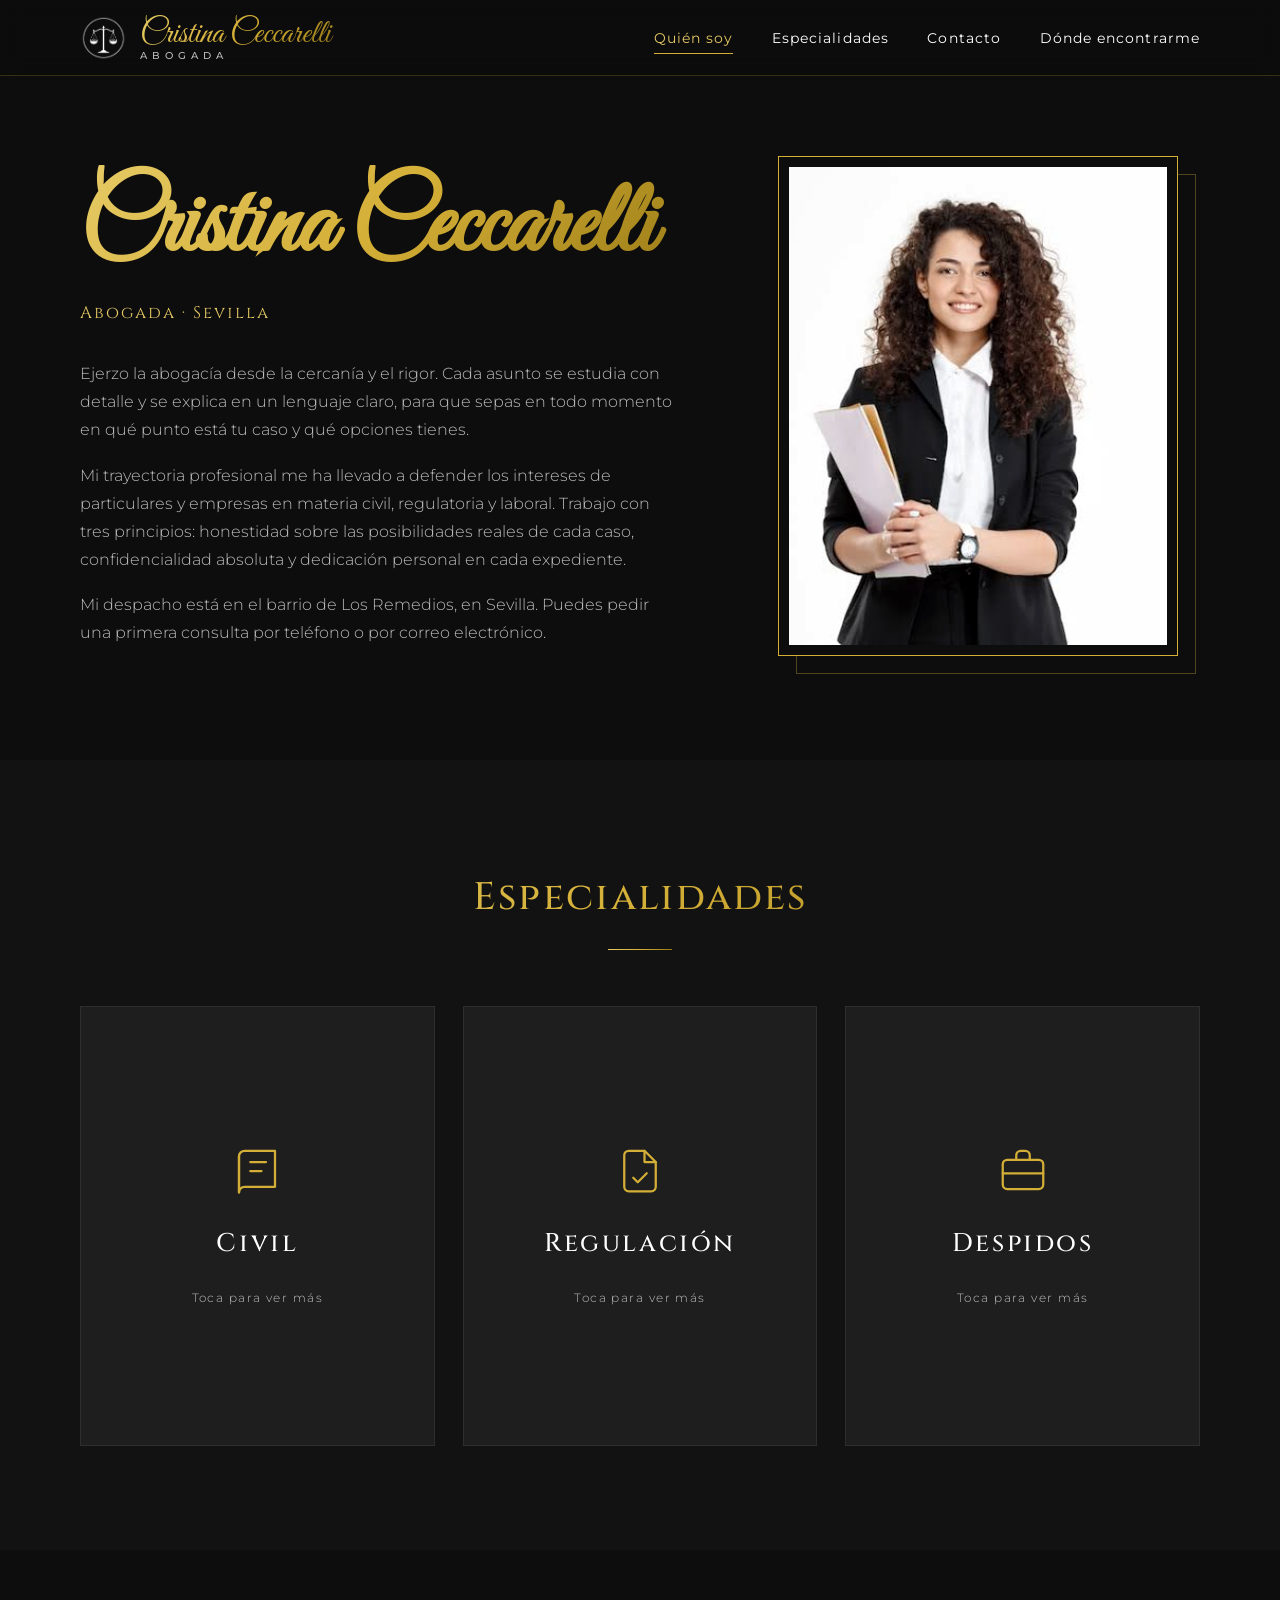
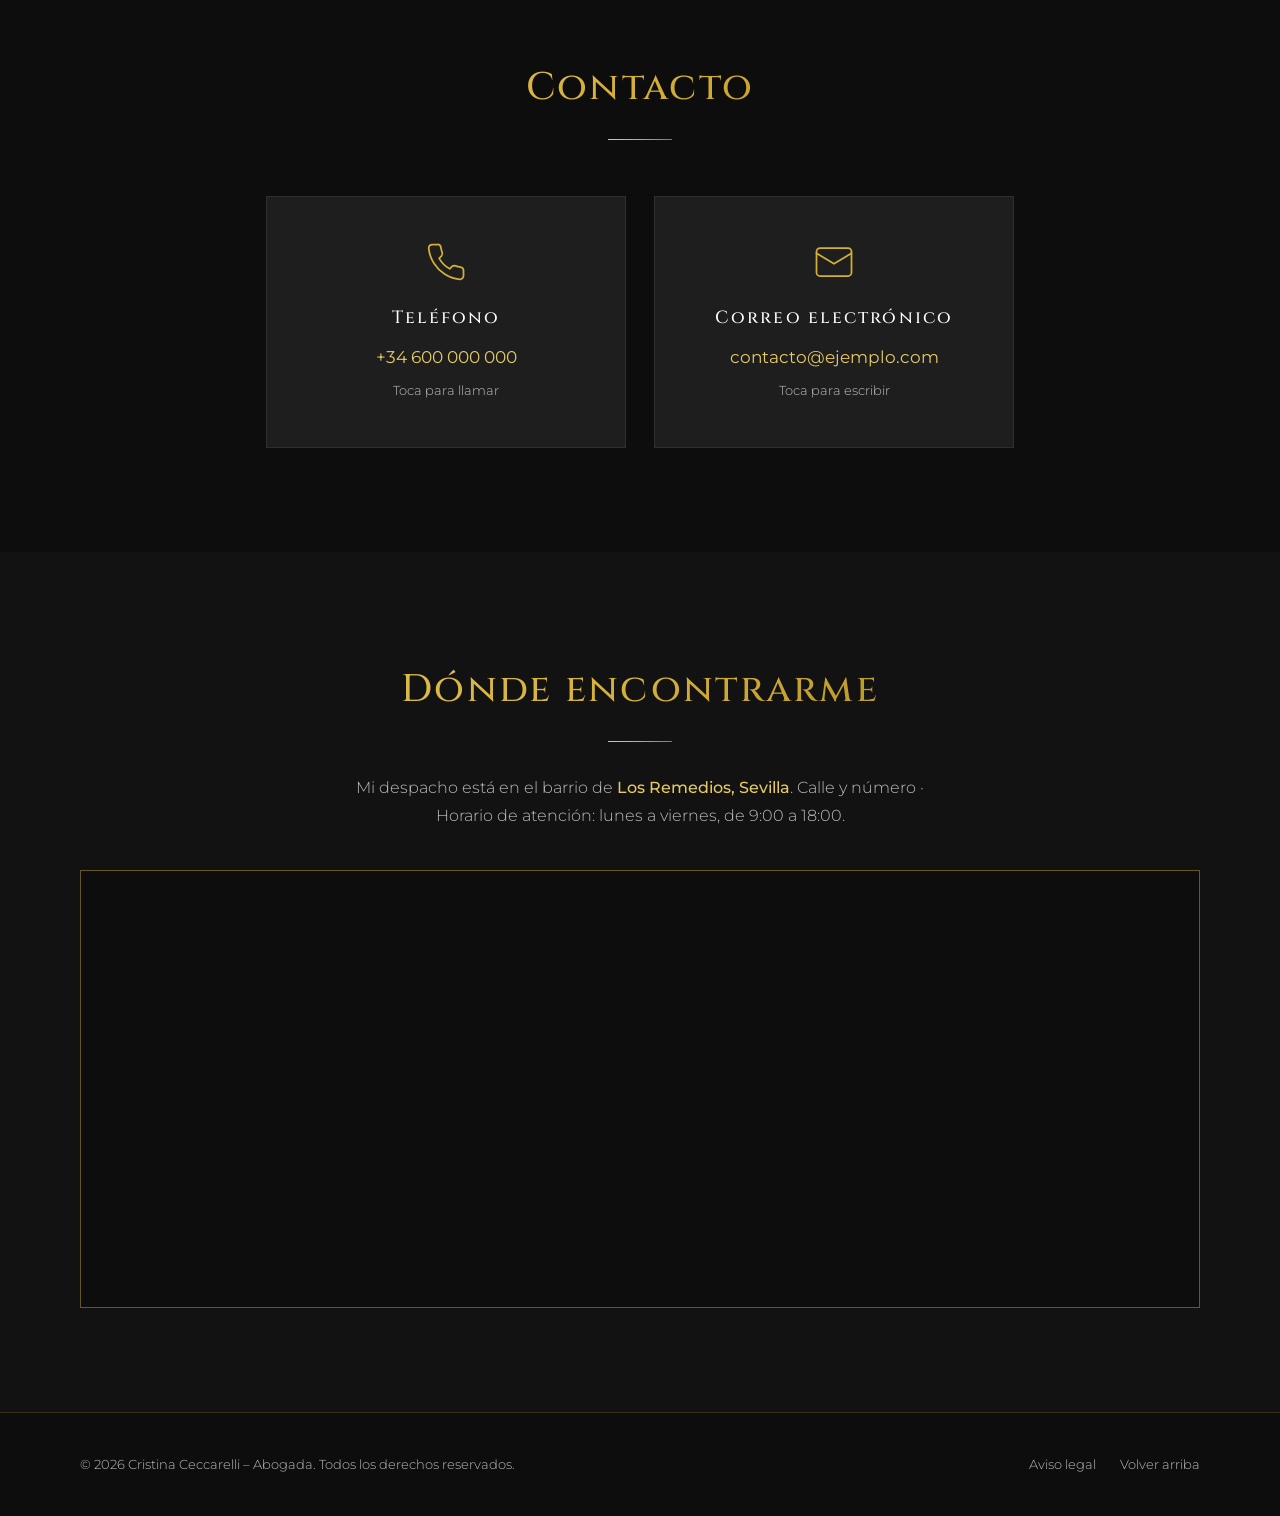
==== indexcompl.html @ b79e0f54 "Add files via upload" ====
<!DOCTYPE html>
<html lang="es">
<head>
  <meta charset="UTF-8">
  <meta name="viewport" content="width=device-width, initial-scale=1">
  <title>Cristina Ceccarelli · Abogada en Sevilla</title>
  <meta name="description" content="Cristina Ceccarelli, abogada en Los Remedios (Sevilla). Derecho civil, regulación y despidos.">
  <meta name="theme-color" content="#0D0D0D">

  <!--
  ============================================================
  ESTRUCTURA DE CARPETAS ESPERADA
  ------------------------------------------------------------
  /index.html                  <- este archivo
  /images/logo-balanza.png     <- logo (balanza)
  /images/foto-cristina.png    <- fotografía profesional
  /fonts/brittany-signature.ttf<- tipografía de firma (opcional)
  ============================================================
  -->

  <!-- Google Fonts: Montserrat (cuerpo), Cinzel (títulos) y Great Vibes (respaldo de la firma) -->
  <link rel="preconnect" href="https://fonts.googleapis.com">
  <link rel="preconnect" href="https://fonts.gstatic.com" crossorigin>
  <link href="https://fonts.googleapis.com/css2?family=Cinzel:wght@500;600&family=Great+Vibes&family=Montserrat:wght@300;400;500;600&display=swap" rel="stylesheet">

  <style>
    /* ==========================================================
       1. TIPOGRAFÍA DE FIRMA
       Si el archivo .ttf no existe, el navegador usa 'Great Vibes'.
       ========================================================== */
    @font-face {
      font-family: 'Brittany Signature';
      src: url('fonts/brittany-signature.ttf') format('truetype');
      font-weight: normal;
      font-style: normal;
      font-display: swap;
    }

    /* ==========================================================
       2. VARIABLES DE DISEÑO (edita colores y fuentes aquí)
       ========================================================== */
    :root {
      --bg: #0D0D0D;
      --bg-alt: #121212;
      --card: #1E1E1E;
      --text: #FFFFFF;
      --text-soft: rgba(255, 255, 255, .72);
      --gold: #D4AF37;
      --gold-light: #E6CA65;
      --gold-dark: #997A15;
      --gold-gradient: linear-gradient(135deg, #E6CA65 0%, #D4AF37 50%, #997A15 100%);

      --font-signature: 'Brittany Signature', 'Great Vibes', 'Alex Brush', cursive;
      --font-title: 'Cinzel', 'Times New Roman', serif;
      --font-body: 'Montserrat', system-ui, -apple-system, 'Segoe UI', sans-serif;

      --header-h: 76px;
      --max-w: 1120px;
    }

    /* ==========================================================
       3. BASE
       ========================================================== */
    *, *::before, *::after { box-sizing: border-box; }
    html { scroll-behavior: smooth; -webkit-text-size-adjust: 100%; }
    body {
      margin: 0;
      background: var(--bg);
      color: var(--text);
      font-family: var(--font-body);
      font-weight: 300;
      font-size: 1rem;
      line-height: 1.75;
    }
    img { max-width: 100%; display: block; }
    a { color: inherit; text-decoration: none; }
    h1, h2, h3, p { margin: 0; }
    :focus-visible { outline: 2px solid var(--gold-light); outline-offset: 3px; }

    .container { width: min(100% - 2.5rem, var(--max-w)); margin-inline: auto; }
    section { padding: 6.5rem 0; scroll-margin-top: var(--header-h); }
    section:nth-of-type(even) { background: var(--bg-alt); }

    .section-title {
      font-family: var(--font-title);
      font-weight: 500;
      font-size: clamp(1.7rem, 3.4vw, 2.4rem);
      letter-spacing: .06em;
      text-align: center;
      background: var(--gold-gradient);
      -webkit-background-clip: text;
      background-clip: text;
      color: transparent;
    }
    .section-title::after {
      content: "";
      display: block;
      width: 64px; height: 1px;
      margin: 1.1rem auto 3.5rem;
      background: var(--gold-gradient);
    }

    /* ==========================================================
       4. HEADER / NAVEGACIÓN
       ========================================================== */
    .site-header {
      position: fixed; inset: 0 0 auto 0;
      height: var(--header-h);
      z-index: 100;
      background: rgba(13, 13, 13, .92);
      backdrop-filter: blur(10px);
      -webkit-backdrop-filter: blur(10px);
      border-bottom: 1px solid rgba(212, 175, 55, .22);
    }
    .header-inner {
      height: 100%;
      display: flex; align-items: center; justify-content: space-between;
      gap: 1rem;
    }
    .brand { display: flex; align-items: center; gap: .85rem; }
    .brand-logo { height: 46px; width: auto; }
    .brand-text { display: flex; flex-direction: column; line-height: 1; }
    .brand-name {
      font-family: var(--font-signature);
      font-size: 2.1rem;
      color: var(--gold);
      background: var(--gold-gradient);
      -webkit-background-clip: text; background-clip: text;
      -webkit-text-fill-color: transparent;
      padding: .1em .15em .05em 0;
    }
    .brand-role {
      font-size: .62rem;
      font-weight: 500;
      letter-spacing: .5em;
      color: var(--text-soft);
      margin-top: -.15rem;
    }

    .nav-list { display: flex; gap: 2.4rem; list-style: none; margin: 0; padding: 0; }
    .nav-list a {
      position: relative;
      font-size: .85rem; font-weight: 400; letter-spacing: .08em;
      padding: .5rem 0;
      color: var(--text);
      transition: color .3s;
    }
    .nav-list a::after {
      content: ""; position: absolute; left: 0; bottom: 0;
      width: 100%; height: 1px; background: var(--gold);
      transform: scaleX(0); transform-origin: left;
      transition: transform .35s ease;
    }
    .nav-list a:hover, .nav-list a.active { color: var(--gold-light); }
    .nav-list a:hover::after, .nav-list a.active::after { transform: scaleX(1); }

    /* Botón hamburguesa (solo móvil) */
    .nav-toggle {
      display: none;
      width: 44px; height: 44px;
      background: none; border: 1px solid rgba(212, 175, 55, .4);
      border-radius: 4px; cursor: pointer; padding: 0;
      position: relative;
    }
    .nav-toggle span {
      position: absolute; left: 11px; right: 11px; height: 1.5px;
      background: var(--gold);
      transition: transform .3s, opacity .3s, top .3s;
    }
    .nav-toggle span:nth-child(1) { top: 14px; }
    .nav-toggle span:nth-child(2) { top: 21px; }
    .nav-toggle span:nth-child(3) { top: 28px; }
    .nav-toggle[aria-expanded="true"] span:nth-child(1) { top: 21px; transform: rotate(45deg); }
    .nav-toggle[aria-expanded="true"] span:nth-child(2) { opacity: 0; }
    .nav-toggle[aria-expanded="true"] span:nth-child(3) { top: 21px; transform: rotate(-45deg); }

    /* ==========================================================
       5. QUIÉN SOY
       ========================================================== */
    #quien-soy { padding-top: calc(var(--header-h) + 5rem); }
    .about-grid {
      display: grid;
      grid-template-columns: 1.15fr .85fr;
      gap: clamp(2rem, 6vw, 5rem);
      align-items: center;
    }
    .about-text .signature-title {
      font-family: var(--font-signature);
      font-size: clamp(3.6rem, 9vw, 6.4rem);
      line-height: 1.05;
      background: var(--gold-gradient);
      -webkit-background-clip: text; background-clip: text;
      -webkit-text-fill-color: transparent;
      padding: .1em .15em .1em 0;
      margin-bottom: .4rem;
    }
    .about-text .lead {
      font-family: var(--font-title);
      font-size: 1.05rem;
      letter-spacing: .12em;
      color: var(--gold-light);
      margin-bottom: 2rem;
    }
    .about-text p { color: var(--text-soft); max-width: 62ch; }
    .about-text p + p { margin-top: 1.1rem; }

    .about-photo { position: relative; justify-self: center; width: min(100%, 400px); }
    .photo-frame {
      position: relative;
      aspect-ratio: 4 / 5;
      border: 1px solid var(--gold);
      padding: 10px;
      background: var(--bg);
      transition: transform .5s ease, box-shadow .5s ease;
    }
    /* Marco desplazado: efecto sutil de profundidad */
    .about-photo::before {
      content: "";
      position: absolute; inset: 18px -18px -18px 18px;
      border: 1px solid rgba(212, 175, 55, .35);
      z-index: 0;
      transition: inset .5s ease;
    }
    .photo-frame { z-index: 1; }
    .photo-frame img {
      width: 100%; height: 100%;
      object-fit: cover;
      filter: grayscale(.15) contrast(1.03);
      background: var(--card);
    }
    .about-photo:hover .photo-frame { box-shadow: 0 18px 50px rgba(212, 175, 55, .16); }
    .about-photo:hover::before { inset: 12px -12px -12px 12px; }

    /* ==========================================================
       6. ESPECIALIDADES (tarjetas que voltean)
       ========================================================== */
    .cards-grid {
      display: grid;
      grid-template-columns: repeat(3, 1fr);
      gap: 1.75rem;
    }
    .flip-card {
      perspective: 1200px;
      height: 440px;
      cursor: pointer;
      background: none; border: 0; padding: 0;
      font: inherit; color: inherit; text-align: center;
    }
    .flip-inner {
      display: block;
      position: relative; width: 100%; height: 100%;
      transform-style: preserve-3d;
      transition: transform .8s cubic-bezier(.4, .2, .2, 1);
    }
    .flip-face {
      position: absolute; inset: 0;
      backface-visibility: hidden; -webkit-backface-visibility: hidden;
      display: flex; flex-direction: column; align-items: center; justify-content: center;
      padding: 2rem 1.75rem;
      background: var(--card);
      border: 1px solid rgba(255, 255, 255, .07);
      transition: border-color .4s, box-shadow .4s;
    }
    .flip-front .icon { width: 54px; height: 54px; color: var(--gold); margin-bottom: 1.5rem; }
    .flip-front h3 {
      font-family: var(--font-title);
      font-weight: 500; font-size: 1.6rem; letter-spacing: .1em;
    }
    .flip-front .hint {
      margin-top: 1.25rem;
      font-size: .75rem; letter-spacing: .12em;
      color: var(--text-soft);
    }
    .flip-back {
      transform: rotateY(180deg);
      background:
        radial-gradient(circle at 50% 0%, rgba(230, 202, 101, .16), transparent 65%),
        var(--card);
      border-color: var(--gold);
      box-shadow: 0 0 34px rgba(212, 175, 55, .22), inset 0 0 0 1px rgba(230, 202, 101, .25);
    }
    .flip-back h3 {
      font-family: var(--font-title);
      font-weight: 500; font-size: 1.15rem; letter-spacing: .1em;
      background: var(--gold-gradient);
      -webkit-background-clip: text; background-clip: text; color: transparent;
      margin-bottom: 1rem;
    }
    .flip-back p { font-size: .88rem; line-height: 1.65; color: var(--text-soft); }
    .flip-back ul {
      list-style: none; margin: 1rem 0 0; padding: 0;
      text-align: left; width: 100%;
      font-size: .83rem; line-height: 1.5; color: var(--text);
    }
    .flip-back li { position: relative; padding-left: 1.1rem; margin-bottom: .45rem; }
    .flip-back li::before {
      content: ""; position: absolute; left: 0; top: .55em;
      width: 5px; height: 5px; background: var(--gold); transform: rotate(45deg);
    }

    .flip-card:hover .flip-face:not(.flip-back),
    .flip-card:focus-visible .flip-face:not(.flip-back) { border-color: rgba(212, 175, 55, .6); }

    /* Ratón: voltea al pasar. Táctil: voltea al tocar (clase .is-flipped por JS) */
    @media (hover: hover) {
      .flip-card:hover .flip-inner { transform: rotateY(180deg); }
    }
    .flip-card.is-flipped .flip-inner { transform: rotateY(180deg); }

    /* ==========================================================
       7. CONTACTO
       ========================================================== */
    .contact-grid {
      display: grid;
      grid-template-columns: repeat(2, minmax(0, 360px));
      justify-content: center;
      gap: 1.75rem;
    }
    .contact-card {
      display: flex; flex-direction: column; align-items: center; text-align: center;
      padding: 2.75rem 1.5rem;
      background: var(--card);
      border: 1px solid rgba(255, 255, 255, .07);
      transition: border-color .4s, transform .4s, box-shadow .4s;
    }
    .contact-card:hover, .contact-card:focus-visible {
      border-color: var(--gold);
      transform: translateY(-4px);
      box-shadow: 0 14px 40px rgba(212, 175, 55, .14);
    }
    .contact-card .icon { width: 42px; height: 42px; color: var(--gold); margin-bottom: 1.25rem; }
    .contact-card h3 {
      font-family: var(--font-title); font-weight: 500;
      font-size: 1.1rem; letter-spacing: .12em; margin-bottom: .6rem;
    }
    .contact-card .value {
      font-size: 1.05rem; font-weight: 400; color: var(--gold-light);
      overflow-wrap: anywhere;
    }
    .contact-card .note { margin-top: .5rem; font-size: .8rem; color: var(--text-soft); }

    /* ==========================================================
       8. DÓNDE ENCONTRARME
       ========================================================== */
    .location-info { text-align: center; margin: -1.5rem auto 2.5rem; max-width: 56ch; color: var(--text-soft); }
    .location-info strong { color: var(--gold-light); font-weight: 500; }
    .map-frame {
      position: relative;
      border: 1px solid rgba(212, 175, 55, .45);
      padding: 8px;
      background: var(--bg);
    }
    .map-frame iframe {
      display: block; width: 100%; height: 420px; border: 0;
      /* Convierte el mapa claro de Google en un mapa oscuro integrado con la web */
      filter: invert(92%) hue-rotate(180deg) grayscale(.55) contrast(.92) brightness(.9);
    }

    /* ==========================================================
       9. FOOTER
       ========================================================== */
    .site-footer {
      background: var(--bg);
      border-top: 1px solid rgba(212, 175, 55, .22);
      padding: 2.5rem 0;
      font-size: .82rem;
      color: var(--text-soft);
    }
    .footer-inner {
      display: flex; flex-wrap: wrap; align-items: center; justify-content: space-between; gap: 1rem 2rem;
    }
    .footer-links { display: flex; flex-wrap: wrap; gap: 1.5rem; list-style: none; margin: 0; padding: 0; }
    .footer-links a, .link-btn {
      background: none; border: 0; padding: 0; cursor: pointer;
      font: inherit; color: var(--text-soft);
      transition: color .3s;
    }
    .footer-links a:hover, .link-btn:hover { color: var(--gold-light); }

    /* Aviso legal (ventana emergente nativa) */
    dialog {
      max-width: min(92vw, 620px);
      background: var(--card); color: var(--text);
      border: 1px solid var(--gold);
      padding: 2rem;
    }
    dialog::backdrop { background: rgba(0, 0, 0, .75); }
    dialog h2 { font-family: var(--font-title); font-weight: 500; color: var(--gold-light); margin-bottom: 1rem; font-size: 1.3rem; }
    dialog p { color: var(--text-soft); font-size: .92rem; margin-bottom: .9rem; }
    dialog button {
      margin-top: .5rem; padding: .65rem 1.6rem;
      background: transparent; color: var(--gold-light);
      border: 1px solid var(--gold); cursor: pointer;
      font: inherit; font-size: .85rem; letter-spacing: .08em;
      transition: background .3s, color .3s;
    }
    dialog button:hover { background: var(--gold); color: #0D0D0D; }

    /* ==========================================================
       10. RESPONSIVE
       ========================================================== */
    @media (max-width: 960px) {
      .cards-grid { grid-template-columns: repeat(2, 1fr); }
      .flip-card:last-child { grid-column: 1 / -1; max-width: 50%; justify-self: center; width: 100%; }
    }

    @media (max-width: 820px) {
      section { padding: 4.5rem 0; }
      .nav-toggle { display: block; }
      .main-nav {
        position: fixed; top: var(--header-h); left: 0; right: 0;
        background: rgba(13, 13, 13, .98);
        border-bottom: 1px solid rgba(212, 175, 55, .3);
        max-height: 0; overflow: hidden;
        transition: max-height .4s ease;
      }
      .main-nav.open { max-height: 320px; }
      .nav-list { flex-direction: column; gap: 0; padding: .75rem 1.25rem 1.25rem; }
      .nav-list a { display: block; padding: 1rem 0; border-bottom: 1px solid rgba(255, 255, 255, .06); }
      .about-grid { grid-template-columns: 1fr; }
      .about-photo { width: min(78%, 340px); margin-top: 1rem; }
    }

    @media (max-width: 640px) {
      .cards-grid { grid-template-columns: 1fr; }
      .flip-card:last-child { max-width: none; }
      .flip-card { height: 470px; }
      .flip-face { padding: 1.5rem 1.35rem; }
      .contact-grid { grid-template-columns: 1fr; }
      .map-frame iframe { height: 340px; }
      .brand-logo { height: 38px; }
      .brand-name { font-size: 1.75rem; }
      .brand-role { letter-spacing: .4em; }
      .footer-inner { flex-direction: column; text-align: center; }
    }

    @media (prefers-reduced-motion: reduce) {
      html { scroll-behavior: auto; }
      *, *::before, *::after { transition-duration: .01ms !important; }
    }
  </style>
</head>

<body>

  <!-- ==========================================================
       HEADER / NAVEGACIÓN
       ========================================================== -->
  <header class="site-header">
    <div class="container header-inner">
      <a href="#quien-soy" class="brand" aria-label="Cristina Ceccarelli, abogada. Ir al inicio">
        <!-- LOGO: sustituye images/logo-balanza.png por tu archivo -->
        <img class="brand-logo" src="images/logo-balanza.png" alt="" onerror="this.style.display='none'">
        <span class="brand-text">
          <span class="brand-name">Cristina Ceccarelli</span>
          <span class="brand-role">ABOGADA</span>
        </span>
      </a>

      <button class="nav-toggle" id="navToggle" aria-label="Abrir menú" aria-expanded="false" aria-controls="mainNav">
        <span></span><span></span><span></span>
      </button>

      <nav class="main-nav" id="mainNav" aria-label="Navegación principal">
        <ul class="nav-list">
          <li><a href="#quien-soy">Quién soy</a></li>
          <li><a href="#especialidades">Especialidades</a></li>
          <li><a href="#contacto">Contacto</a></li>
          <li><a href="#donde-encontrarme">Dónde encontrarme</a></li>
        </ul>
      </nav>
    </div>
  </header>

  <main>

    <!-- ==========================================================
         SECCIÓN 1 · QUIÉN SOY
         Edita los textos dentro de los <p>.
         ========================================================== -->
    <section id="quien-soy">
      <div class="container about-grid">
        <div class="about-text">
          <h1 class="signature-title">Cristina Ceccarelli</h1>
          <p class="lead">Abogada · Sevilla</p>

          <!-- ✏️ TEXTO DE PRESENTACIÓN (editable) -->
          <p>
            Ejerzo la abogacía desde la cercanía y el rigor. Cada asunto se estudia con
            detalle y se explica en un lenguaje claro, para que sepas en todo momento
            en qué punto está tu caso y qué opciones tienes.
          </p>
          <p>
            Mi trayectoria profesional me ha llevado a defender los intereses de particulares
            y empresas en materia civil, regulatoria y laboral. Trabajo con tres principios:
            honestidad sobre las posibilidades reales de cada caso, confidencialidad absoluta
            y dedicación personal en cada expediente.
          </p>
          <p>
            Mi despacho está en el barrio de Los Remedios, en Sevilla. Puedes pedir una primera
            consulta por teléfono o por correo electrónico.
          </p>
        </div>

        <div class="about-photo">
          <div class="photo-frame">
            <!-- FOTO: sustituye images/foto-cristina.png por tu archivo -->
            <img src="images/foto-cristina.png" alt="Retrato de Cristina Ceccarelli, abogada" onerror="this.style.opacity='0'">
          </div>
        </div>
      </div>
    </section>

    <!-- ==========================================================
         SECCIÓN 2 · ESPECIALIDADES
         Cada <div class="flip-card"> es una tarjeta.
         Frente: título. Reverso: texto explicativo (editable).
         ========================================================== -->
    <section id="especialidades">
      <div class="container">
        <h2 class="section-title">Especialidades</h2>

        <div class="cards-grid">

          <!-- Tarjeta 1: CIVIL -->
          <div class="flip-card" role="button" tabindex="0" aria-label="Civil. Pulsa para ver más información">
            <span class="flip-inner">
              <span class="flip-face flip-front">
                <!-- Icono: libro de leyes -->
                <svg class="icon" viewBox="0 0 24 24" fill="none" stroke="currentColor" stroke-width="1" stroke-linecap="round" stroke-linejoin="round" aria-hidden="true">
                  <path d="M4 5.5A2.5 2.5 0 0 1 6.5 3H20v16H6.5A2.5 2.5 0 0 0 4 21.5z"/>
                  <path d="M4 5.5v16"/><path d="M9 8h7"/><path d="M9 12h5"/>
                </svg>
                <h3>Civil</h3>
                <span class="hint">Toca para ver más</span>
              </span>
              <span class="flip-face flip-back">
                <h3>Derecho civil</h3>
                <!-- ✏️ Texto editable -->
                <p>Asesoramiento y defensa en los conflictos entre particulares y empresas,
                   desde la prevención hasta el juicio.</p>
                <ul>
                  <li>Contratos: revisión, redacción e incumplimientos</li>
                  <li>Herencias, testamentos y particiones</li>
                  <li>Arrendamientos y desahucios</li>
                  <li>Reclamación de deudas e impagos</li>
                  <li>Comunidades de propietarios</li>
                  <li>Responsabilidad civil y daños</li>
                </ul>
              </span>
            </span>
          </div>

          <!-- Tarjeta 2: REGULACIÓN -->
          <div class="flip-card" role="button" tabindex="0" aria-label="Regulación. Pulsa para ver más información">
            <span class="flip-inner">
              <span class="flip-face flip-front">
                <!-- Icono: documento con sello -->
                <svg class="icon" viewBox="0 0 24 24" fill="none" stroke="currentColor" stroke-width="1" stroke-linecap="round" stroke-linejoin="round" aria-hidden="true">
                  <path d="M14 3H7a2 2 0 0 0-2 2v14a2 2 0 0 0 2 2h10a2 2 0 0 0 2-2V8z"/>
                  <path d="M14 3v5h5"/><path d="m9 15 2 2 4-4"/>
                </svg>
                <h3>Regulación</h3>
                <span class="hint">Toca para ver más</span>
              </span>
              <span class="flip-face flip-back">
                <h3>Regulación</h3>
                <!-- ✏️ Texto editable -->
                <p>Te ayudo a cumplir la normativa que afecta a tu actividad y a defenderte
                   ante la Administración cuando surge un problema.</p>
                <ul>
                  <li>Cumplimiento normativo para empresas y autónomos</li>
                  <li>Protección de datos (RGPD y LOPDGDD)</li>
                  <li>Licencias, permisos y autorizaciones</li>
                  <li>Recursos contra multas y sanciones</li>
                  <li>Procedimientos administrativos y reclamaciones</li>
                  <li>Consumo y relaciones con proveedores</li>
                </ul>
              </span>
            </span>
          </div>

          <!-- Tarjeta 3: DESPIDOS -->
          <div class="flip-card" role="button" tabindex="0" aria-label="Despidos. Pulsa para ver más información">
            <span class="flip-inner">
              <span class="flip-face flip-front">
                <!-- Icono: maletín -->
                <svg class="icon" viewBox="0 0 24 24" fill="none" stroke="currentColor" stroke-width="1" stroke-linecap="round" stroke-linejoin="round" aria-hidden="true">
                  <rect x="3" y="7" width="18" height="13" rx="2"/>
                  <path d="M9 7V5a2 2 0 0 1 2-2h2a2 2 0 0 1 2 2v2"/><path d="M3 13h18"/>
                </svg>
                <h3>Despidos</h3>
                <span class="hint">Toca para ver más</span>
              </span>
              <span class="flip-face flip-back">
                <h3>Despidos</h3>
                <!-- ✏️ Texto editable -->
                <p>Defensa de los trabajadores ante la pérdida de su empleo. El plazo para
                   reclamar un despido es de 20 días hábiles: consulta cuanto antes.</p>
                <ul>
                  <li>Revisión de la carta de despido y del finiquito</li>
                  <li>Despido improcedente, nulo y disciplinario</li>
                  <li>Despidos objetivos y colectivos (ERE)</li>
                  <li>Cálculo de la indemnización</li>
                  <li>Conciliación previa y juicio en el juzgado de lo social</li>
                  <li>Reclamación de salarios y cantidades adeudadas</li>
                </ul>
              </span>
            </span>
          </div>

        </div>
      </div>
    </section>

    <!-- ==========================================================
         SECCIÓN 3 · CONTACTO
         ✏️ Cambia el teléfono en href="tel:..." y en el texto visible.
         ✏️ Cambia el correo en href="mailto:..." y en el texto visible.
         ========================================================== -->
    <section id="contacto">
      <div class="container">
        <h2 class="section-title">Contacto</h2>

        <div class="contact-grid">

          <a class="contact-card" href="tel:+34600000000">
            <svg class="icon" viewBox="0 0 24 24" fill="none" stroke="currentColor" stroke-width="1" stroke-linecap="round" stroke-linejoin="round" aria-hidden="true">
              <path d="M22 16.92v3a2 2 0 0 1-2.18 2 19.79 19.79 0 0 1-8.63-3.07 19.5 19.5 0 0 1-6-6 19.79 19.79 0 0 1-3.07-8.67A2 2 0 0 1 4.11 2h3a2 2 0 0 1 2 1.72c.13.96.36 1.9.7 2.81a2 2 0 0 1-.45 2.11L8.09 9.91a16 16 0 0 0 6 6l1.27-1.27a2 2 0 0 1 2.11-.45c.91.34 1.85.57 2.81.7A2 2 0 0 1 22 16.92z"/>
            </svg>
            <h3>Teléfono</h3>
            <span class="value">+34 600 000 000</span>
            <span class="note">Toca para llamar</span>
          </a>

          <a class="contact-card" href="mailto:contacto@ejemplo.com">
            <svg class="icon" viewBox="0 0 24 24" fill="none" stroke="currentColor" stroke-width="1" stroke-linecap="round" stroke-linejoin="round" aria-hidden="true">
              <rect x="2" y="4" width="20" height="16" rx="2"/>
              <path d="m22 7-10 6L2 7"/>
            </svg>
            <h3>Correo electrónico</h3>
            <span class="value">contacto@ejemplo.com</span>
            <span class="note">Toca para escribir</span>
          </a>

        </div>
      </div>
    </section>

    <!-- ==========================================================
         SECCIÓN 4 · DÓNDE ENCONTRARME
         ✏️ Para cambiar el mapa: en Google Maps busca tu dirección exacta,
            pulsa Compartir > Insertar un mapa y copia el nuevo src del iframe.
         ========================================================== -->
    <section id="donde-encontrarme">
      <div class="container">
        <h2 class="section-title">Dónde encontrarme</h2>

        <p class="location-info">
          Mi despacho está en el barrio de <strong>Los Remedios, Sevilla</strong>.
          <!-- ✏️ Añade aquí la dirección exacta y el horario -->
          Calle y número · Horario de atención: lunes a viernes, de 9:00 a 18:00.
        </p>

        <div class="map-frame">
          <iframe
            title="Mapa de Los Remedios, Sevilla"
            src="https://www.google.com/maps?q=Los+Remedios,+Sevilla,+Espa%C3%B1a&output=embed"
            loading="lazy"
            allowfullscreen
            referrerpolicy="no-referrer-when-downgrade"></iframe>
        </div>
      </div>
    </section>

  </main>

  <!-- ==========================================================
       FOOTER
       ========================================================== -->
  <footer class="site-footer">
    <div class="container footer-inner">
      <p>&copy; <span id="year">2026</span> Cristina Ceccarelli – Abogada. Todos los derechos reservados.</p>
      <ul class="footer-links">
        <li><button class="link-btn" id="openLegal" type="button">Aviso legal</button></li>
        <li><a href="#quien-soy">Volver arriba</a></li>
      </ul>
    </div>
  </footer>

  <!-- ✏️ AVISO LEGAL (edita con tus datos reales) -->
  <dialog id="legalDialog" aria-labelledby="legalTitle">
    <h2 id="legalTitle">Aviso legal</h2>
    <p><strong>Titular:</strong> Cristina Ceccarelli · Nº de colegiada: [indicar] · Ilustre Colegio de Abogados de Sevilla.</p>
    <p><strong>Domicilio:</strong> [dirección], Los Remedios, Sevilla.</p>
    <p><strong>Contacto:</strong> contacto@ejemplo.com · +34 600 000 000</p>
    <p>Los contenidos de esta web tienen carácter informativo y no constituyen asesoramiento jurídico. El envío de un correo o una llamada no crea por sí solo una relación abogado-cliente.</p>
    <button type="button" id="closeLegal">Cerrar</button>
  </dialog>

  <!-- ==========================================================
       JAVASCRIPT
       ========================================================== -->
  <script>
    (function () {
      'use strict';

      const header  = document.querySelector('.site-header');
      const toggle  = document.getElementById('navToggle');
      const nav     = document.getElementById('mainNav');
      const links   = document.querySelectorAll('.nav-list a');
      const reduceMotion = window.matchMedia('(prefers-reduced-motion: reduce)').matches;

      /* ---------- Menú hamburguesa ---------- */
      function setMenu(open) {
        nav.classList.toggle('open', open);
        toggle.setAttribute('aria-expanded', String(open));
        toggle.setAttribute('aria-label', open ? 'Cerrar menú' : 'Abrir menú');
      }
      toggle.addEventListener('click', () => setMenu(!nav.classList.contains('open')));
      document.addEventListener('keydown', e => { if (e.key === 'Escape') setMenu(false); });

      /* ---------- Smooth scroll con compensación del header fijo ---------- */
      document.querySelectorAll('a[href^="#"]').forEach(a => {
        a.addEventListener('click', e => {
          const id = a.getAttribute('href');
          const target = document.querySelector(id);
          if (!target) return;
          e.preventDefault();
          const top = target.getBoundingClientRect().top + window.scrollY - header.offsetHeight + 1;
          window.scrollTo({ top: id === '#quien-soy' ? 0 : top, behavior: reduceMotion ? 'auto' : 'smooth' });
          setMenu(false);
        });
      });

      /* ---------- Resaltar en el menú la sección visible ---------- */
      const sections = document.querySelectorAll('main section[id]');
      if ('IntersectionObserver' in window) {
        const observer = new IntersectionObserver(entries => {
          entries.forEach(entry => {
            if (entry.isIntersecting) {
              links.forEach(l => l.classList.toggle('active', l.getAttribute('href') === '#' + entry.target.id));
            }
          });
        }, { rootMargin: '-45% 0px -50% 0px' });
        sections.forEach(s => observer.observe(s));
      }

      /* ---------- Tarjetas: voltear al tocar (móvil / teclado) ---------- */
      const cards = document.querySelectorAll('.flip-card');
      cards.forEach(card => {
        card.addEventListener('click', () => {
          const willFlip = !card.classList.contains('is-flipped');
          cards.forEach(c => c.classList.remove('is-flipped')); // solo una abierta a la vez
          card.classList.toggle('is-flipped', willFlip);
        });
      });
      cards.forEach(card => {
        card.addEventListener('keydown', e => {
          if (e.key === 'Enter' || e.key === ' ') { e.preventDefault(); card.click(); }
        });
      });
      // Tocar fuera de las tarjetas las vuelve a cerrar
      document.addEventListener('click', e => {
        if (!e.target.closest('.flip-card')) cards.forEach(c => c.classList.remove('is-flipped'));
      });

      /* ---------- Aviso legal ---------- */
      const dialog = document.getElementById('legalDialog');
      document.getElementById('openLegal').addEventListener('click', () => dialog.showModal());
      document.getElementById('closeLegal').addEventListener('click', () => dialog.close());
      dialog.addEventListener('click', e => { if (e.target === dialog) dialog.close(); });

      /* ---------- Año automático en el copyright ---------- */
      document.getElementById('year').textContent = new Date().getFullYear();
    })();
  </script>
</body>
</html>
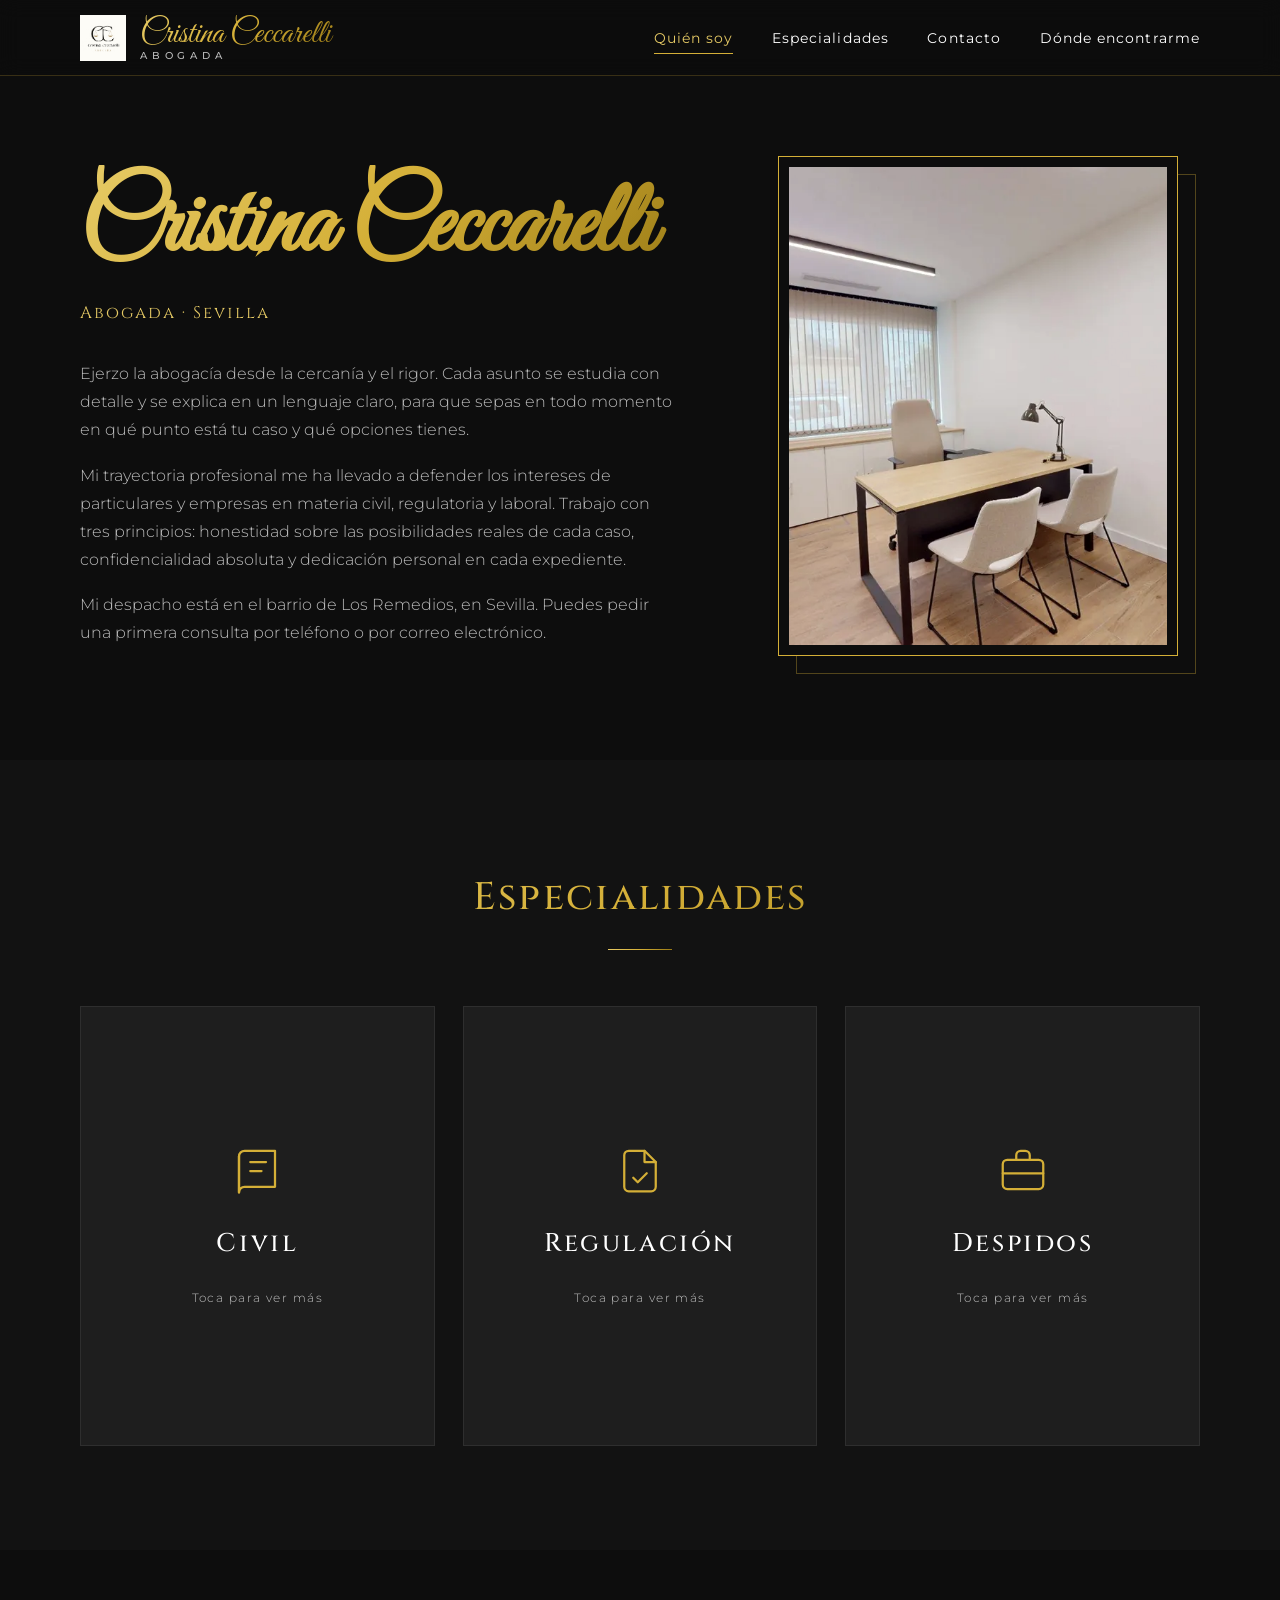
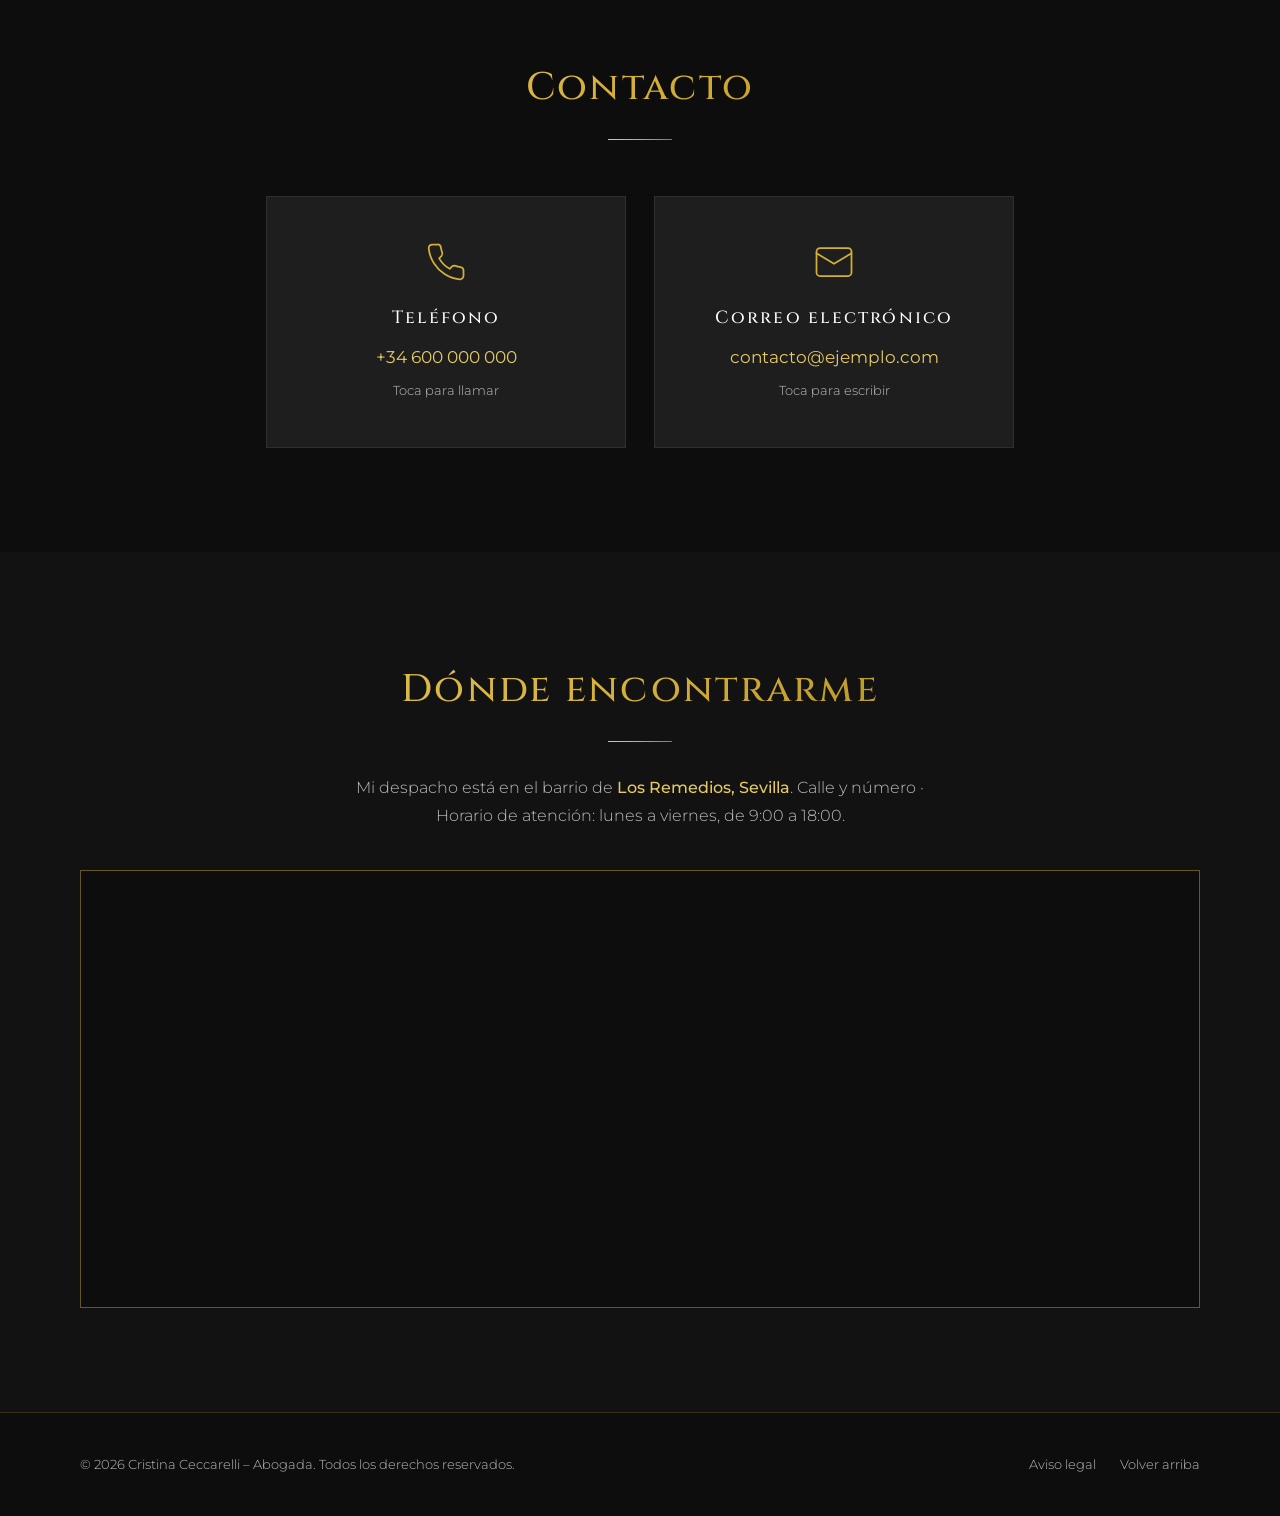
==== commit 5b750d49: "Update print statement from 'Hello' to 'Goodbye'" ====
--- a/indexcompl.html
+++ b/indexcompl.html
@@ -29,8 +29,8 @@
        Si el archivo .ttf no existe, el navegador usa 'Great Vibes'.
        ========================================================== */
     @font-face {
-      font-family: 'Brittany Signature';
-      src: url('fonts/brittany-signature.ttf') format('truetype');
+      font-family: 'Higuen Serif';
+      src: url('fonts/Higuen Serif.otf') format('truetype');
       font-weight: normal;
       font-style: normal;
       font-display: swap;
@@ -776,4 +776,4 @@
     })();
   </script>
 </body>
-</html>+</html>
